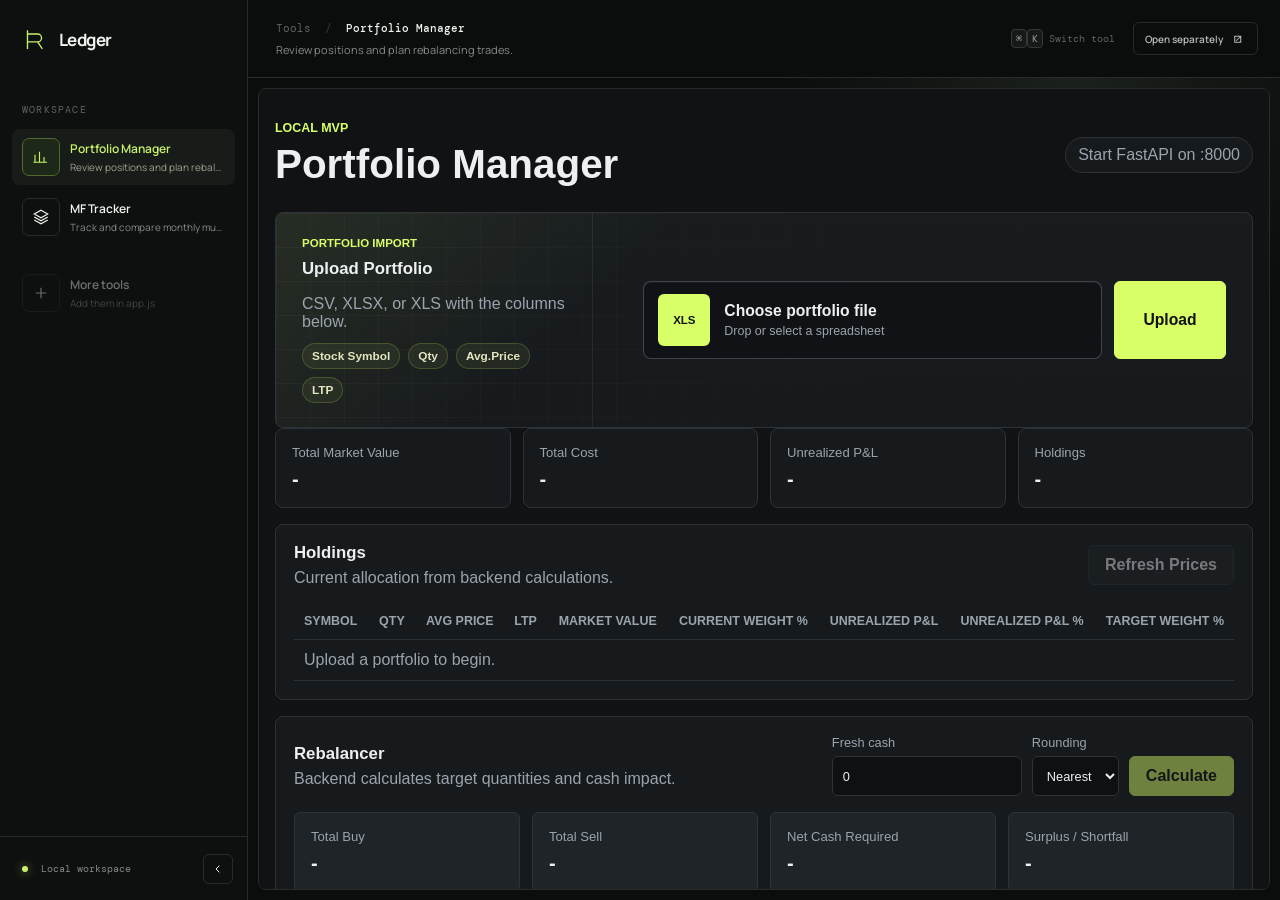
==== index.html @ fbb7d20d "feat: add shared Ledger workspace for investment tools" ====
<!doctype html>
<html lang="en">
  <head>
    <meta charset="utf-8" />
    <meta name="viewport" content="width=device-width, initial-scale=1" />
    <meta name="theme-color" content="#0b0d0c" />
    <title>Ledger — Investment tools</title>
    <link rel="stylesheet" href="./styles.css" />
  </head>
  <body>
    <div class="app-shell">
      <aside class="sidebar" aria-label="Investment tools">
        <a class="brand" href="#portfolio" aria-label="Ledger home">
          <svg viewBox="0 0 32 32" aria-hidden="true">
            <path d="M7 4v24M7 9h13a5 5 0 0 1 0 10H7m13 0 6 9" />
          </svg>
          <span>Ledger</span>
        </a>

        <nav class="tool-nav" id="toolNav" aria-label="Tools"></nav>

        <div class="sidebar-footer">
          <span class="local-mark"><i></i> Local workspace</span>
          <button class="collapse-button" id="collapseButton" type="button" aria-label="Collapse sidebar" aria-expanded="true">
            <svg viewBox="0 0 24 24" aria-hidden="true"><path d="m14 7-5 5 5 5" /></svg>
          </button>
        </div>
      </aside>

      <main class="workspace">
        <header class="topbar">
          <div>
            <p class="breadcrumb">Tools <span>/</span> <strong id="activeToolName">Portfolio Manager</strong></p>
            <p class="tool-description" id="activeToolDescription">Review positions and plan rebalancing trades.</p>
          </div>
          <div class="topbar-actions">
            <span class="shortcut"><kbd>⌘</kbd><kbd>K</kbd> Switch tool</span>
            <a class="open-button" id="openButton" href="./portfolio-manager/frontend/" target="_blank" rel="noreferrer">
              Open separately
              <svg viewBox="0 0 20 20" aria-hidden="true"><path d="M7 13 13 7m-5 0h5v5M13 11v4H5V7h4" /></svg>
            </a>
          </div>
        </header>

        <section class="stage" aria-live="polite">
          <div class="loader" id="loader"><span></span><p>Opening tool…</p></div>
          <iframe id="toolFrame" title="Portfolio Manager" src="./portfolio-manager/frontend/"></iframe>
        </section>
      </main>
    </div>

    <dialog class="command-menu" id="commandMenu">
      <div class="command-head">
        <svg viewBox="0 0 24 24" aria-hidden="true"><circle cx="11" cy="11" r="6" /><path d="m16 16 4 4" /></svg>
        <input id="commandSearch" type="search" placeholder="Switch tools…" autocomplete="off" />
        <kbd>Esc</kbd>
      </div>
      <div class="command-results" id="commandResults"></div>
    </dialog>

    <script src="./app.js"></script>
  </body>
</html>
---- styles.css ----
@import url("https://fonts.googleapis.com/css2?family=DM+Mono:wght@400;500&family=Manrope:wght@400;500;600;700&display=swap");

:root {
  --ink: #f0f2ed;
  --muted: #858b84;
  --line: #282c29;
  --black: #0b0d0c;
  --panel: #111412;
  --raised: #181c19;
  --acid: #c8f36a;
}

* { box-sizing: border-box; }

html, body { height: 100%; }

body {
  margin: 0;
  overflow: hidden;
  background: var(--black);
  color: var(--ink);
  font-family: "Manrope", sans-serif;
}

button, input { font: inherit; }
button { color: inherit; }

.app-shell {
  display: grid;
  grid-template-columns: 248px minmax(0, 1fr);
  height: 100%;
  transition: grid-template-columns 240ms cubic-bezier(.2,.8,.2,1);
}

.sidebar {
  position: relative;
  z-index: 2;
  display: flex;
  min-width: 0;
  flex-direction: column;
  border-right: 1px solid var(--line);
  background: #0e100f;
  overflow: hidden;
}

.brand {
  display: flex;
  height: 78px;
  align-items: center;
  gap: 12px;
  padding: 0 22px;
  color: var(--ink);
  text-decoration: none;
  font-size: 17px;
  font-weight: 700;
  letter-spacing: -0.03em;
  white-space: nowrap;
}

.brand svg { width: 25px; stroke: var(--acid); stroke-width: 1.7; fill: none; }

.tool-nav { flex: 1; padding: 25px 12px; }
.nav-label {
  margin: 0 10px 13px;
  color: #5e645e;
  font-family: "DM Mono", monospace;
  font-size: 10px;
  letter-spacing: .12em;
  text-transform: uppercase;
}

.tool-link, .command-item {
  display: grid;
  width: 100%;
  grid-template-columns: 38px minmax(0, 1fr);
  align-items: center;
  gap: 10px;
  border: 0;
  border-radius: 8px;
  padding: 9px 10px;
  background: transparent;
  text-align: left;
  cursor: pointer;
  transition: background 140ms ease, color 140ms ease;
}

.tool-link + .tool-link { margin-top: 4px; }
.tool-link > svg, .command-item > svg {
  width: 38px;
  height: 38px;
  border: 1px solid var(--line);
  border-radius: 7px;
  padding: 9px;
  stroke: currentColor;
  stroke-width: 1.5;
  fill: none;
}

.tool-link span, .command-item span { min-width: 0; white-space: nowrap; }
.tool-link strong, .tool-link small, .command-item strong, .command-item small { display: block; overflow: hidden; text-overflow: ellipsis; }
.tool-link strong, .command-item strong { font-size: 12px; font-weight: 600; }
.tool-link small, .command-item small { margin-top: 3px; color: var(--muted); font-size: 10px; }
.tool-link:hover { background: #151815; }
.tool-link.active { background: var(--raised); color: var(--acid); }
.tool-link.active > svg { border-color: #53682d; background: #1e2818; }
.tool-link.active small { color: #9da38f; }
.future-tool { margin-top: 20px !important; opacity: .42; cursor: default; }

.sidebar-footer {
  display: flex;
  height: 64px;
  align-items: center;
  justify-content: space-between;
  border-top: 1px solid var(--line);
  padding: 0 14px 0 22px;
  white-space: nowrap;
}
.local-mark { color: var(--muted); font: 10px "DM Mono", monospace; }
.local-mark i { display: inline-block; width: 6px; height: 6px; margin-right: 7px; border-radius: 50%; background: var(--acid); box-shadow: 0 0 10px #c8f36a99; }
.collapse-button { display: grid; width: 30px; height: 30px; place-items: center; border: 1px solid var(--line); border-radius: 6px; background: transparent; cursor: pointer; }
.collapse-button:hover { background: var(--raised); }
.collapse-button svg { width: 16px; fill: none; stroke: currentColor; stroke-width: 1.5; }

.workspace { display: grid; min-width: 0; grid-template-rows: 78px minmax(0, 1fr); background: var(--black); }
.topbar { display: flex; align-items: center; justify-content: space-between; gap: 20px; border-bottom: 1px solid var(--line); padding: 0 22px 0 28px; }
.breadcrumb { margin: 0; color: #5f655f; font: 11px "DM Mono", monospace; }
.breadcrumb span { margin: 0 7px; color: #363a37; }
.breadcrumb strong { color: var(--ink); font-weight: 500; }
.tool-description { margin: 7px 0 0; color: var(--muted); font-size: 11px; }
.topbar-actions { display: flex; align-items: center; gap: 18px; }
.shortcut { color: #5f655f; font: 10px "DM Mono", monospace; }
kbd { border: 1px solid #343935; border-radius: 4px; padding: 2px 4px; background: #161917; color: #9a9f9a; font: inherit; }
.open-button { display: flex; align-items: center; gap: 8px; border: 1px solid var(--line); border-radius: 6px; padding: 8px 11px; color: #b7bcb6; text-decoration: none; font-size: 10px; font-weight: 600; }
.open-button:hover { border-color: #4a504b; color: var(--ink); }
.open-button svg { width: 15px; fill: none; stroke: currentColor; stroke-width: 1.4; }

.stage { position: relative; min-height: 0; padding: 10px; background: radial-gradient(circle at 80% 0%, #1b211c 0, transparent 25%); }
.stage iframe { display: block; width: 100%; height: 100%; border: 1px solid var(--line); border-radius: 8px; background: #101214; opacity: 0; transition: opacity 180ms ease; }
.stage iframe.ready { opacity: 1; }
.loader { position: absolute; inset: 0; z-index: 1; display: grid; place-content: center; justify-items: center; background: var(--black); color: var(--muted); font: 10px "DM Mono", monospace; }
.loader.hidden { display: none; }
.loader span { width: 24px; height: 24px; border: 1px solid #303530; border-top-color: var(--acid); border-radius: 50%; animation: spin 700ms linear infinite; }
.loader p { margin: 12px 0 0; }
@keyframes spin { to { transform: rotate(360deg); } }

.collapsed { grid-template-columns: 72px minmax(0, 1fr); }
.collapsed .brand { padding: 0 23px; }
.collapsed .brand span, .collapsed .nav-label, .collapsed .tool-link span, .collapsed .local-mark { opacity: 0; pointer-events: none; }
.collapsed .tool-nav { padding-inline: 11px; }
.collapsed .tool-link { grid-template-columns: 38px; padding-inline: 6px; }
.collapsed .sidebar-footer { justify-content: center; padding: 0; }
.collapsed .collapse-button svg { transform: rotate(180deg); }

.command-menu { width: min(520px, calc(100% - 32px)); border: 1px solid #343934; border-radius: 10px; padding: 0; background: #111412; color: var(--ink); box-shadow: 0 30px 100px #000c; }
.command-menu::backdrop { background: #050605b8; backdrop-filter: blur(3px); }
.command-head { display: grid; grid-template-columns: 24px 1fr auto; align-items: center; gap: 10px; border-bottom: 1px solid var(--line); padding: 13px 15px; }
.command-head svg { width: 20px; fill: none; stroke: var(--muted); stroke-width: 1.5; }
.command-head input { border: 0; outline: 0; background: transparent; color: var(--ink); font-size: 14px; }
.command-results { padding: 8px; }
.command-item:hover { background: var(--raised); }

@media (max-width: 760px) {
  .app-shell, .app-shell.collapsed { grid-template-columns: 64px minmax(0, 1fr); }
  .brand { padding: 0 19px; }
  .brand span, .nav-label, .tool-link span, .local-mark, .collapse-button, .shortcut, .tool-description { display: none; }
  .tool-nav { padding-inline: 7px; }
  .tool-link { grid-template-columns: 38px; padding-inline: 6px; }
  .sidebar-footer { justify-content: center; padding: 0; }
  .topbar { padding-inline: 16px 10px; }
  .open-button { width: 34px; overflow: hidden; white-space: nowrap; padding: 8px; color: transparent; gap: 20px; }
  .open-button svg { min-width: 16px; color: var(--ink); }
  .stage { padding: 6px; }
}

@media (prefers-reduced-motion: reduce) {
  *, *::before, *::after { scroll-behavior: auto !important; animation-duration: .01ms !important; transition-duration: .01ms !important; }
}
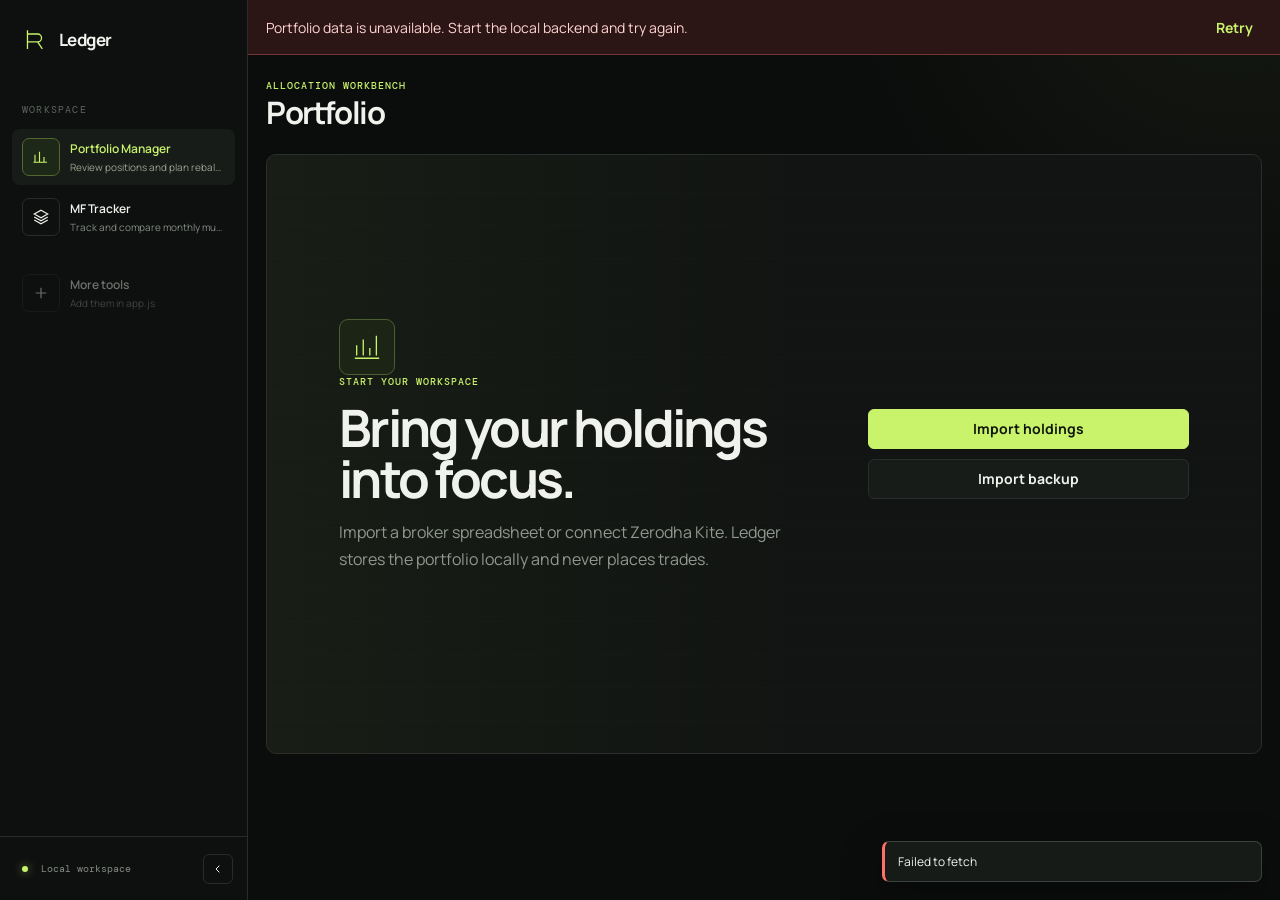
==== commit b2b3aa0a: "chore: update project implementation and configuration" ====
--- a/index.html
+++ b/index.html
@@ -5,7 +5,7 @@
     <meta name="viewport" content="width=device-width, initial-scale=1" />
     <meta name="theme-color" content="#0b0d0c" />
     <title>Ledger — Investment tools</title>
-    <link rel="stylesheet" href="./styles.css" />
+    <link rel="stylesheet" href="./styles.css?v=20260719-ui5" />
   </head>
   <body>
     <div class="app-shell">
@@ -28,23 +28,9 @@
       </aside>
 
       <main class="workspace">
-        <header class="topbar">
-          <div>
-            <p class="breadcrumb">Tools <span>/</span> <strong id="activeToolName">Portfolio Manager</strong></p>
-            <p class="tool-description" id="activeToolDescription">Review positions and plan rebalancing trades.</p>
-          </div>
-          <div class="topbar-actions">
-            <span class="shortcut"><kbd>⌘</kbd><kbd>K</kbd> Switch tool</span>
-            <a class="open-button" id="openButton" href="./portfolio-manager/frontend/" target="_blank" rel="noreferrer">
-              Open separately
-              <svg viewBox="0 0 20 20" aria-hidden="true"><path d="M7 13 13 7m-5 0h5v5M13 11v4H5V7h4" /></svg>
-            </a>
-          </div>
-        </header>
-
         <section class="stage" aria-live="polite">
           <div class="loader" id="loader"><span></span><p>Opening tool…</p></div>
-          <iframe id="toolFrame" title="Portfolio Manager" src="./portfolio-manager/frontend/"></iframe>
+          <iframe id="toolFrame" title="Portfolio Manager" src="./portfolio-manager/frontend/?v=20260719-ui5"></iframe>
         </section>
       </main>
     </div>
@@ -56,8 +42,15 @@
         <kbd>Esc</kbd>
       </div>
       <div class="command-results" id="commandResults"></div>
+      <div class="command-footer">
+        <span><kbd>↑</kbd><kbd>↓</kbd> Navigate</span>
+        <a id="openButton" href="./portfolio-manager/frontend/" target="_blank" rel="noreferrer">
+          Open current tool separately
+          <svg viewBox="0 0 20 20" aria-hidden="true"><path d="M7 13 13 7m-5 0h5v5M13 11v4H5V7h4" /></svg>
+        </a>
+      </div>
     </dialog>
 
-    <script src="./app.js"></script>
+    <script src="./app.js?v=20260719-ui5"></script>
   </body>
 </html>
--- a/styles.css
+++ b/styles.css
@@ -121,21 +121,11 @@
 .collapse-button:hover { background: var(--raised); }
 .collapse-button svg { width: 16px; fill: none; stroke: currentColor; stroke-width: 1.5; }
 
-.workspace { display: grid; min-width: 0; grid-template-rows: 78px minmax(0, 1fr); background: var(--black); }
-.topbar { display: flex; align-items: center; justify-content: space-between; gap: 20px; border-bottom: 1px solid var(--line); padding: 0 22px 0 28px; }
-.breadcrumb { margin: 0; color: #5f655f; font: 11px "DM Mono", monospace; }
-.breadcrumb span { margin: 0 7px; color: #363a37; }
-.breadcrumb strong { color: var(--ink); font-weight: 500; }
-.tool-description { margin: 7px 0 0; color: var(--muted); font-size: 11px; }
-.topbar-actions { display: flex; align-items: center; gap: 18px; }
-.shortcut { color: #5f655f; font: 10px "DM Mono", monospace; }
+.workspace { min-width: 0; min-height: 0; background: var(--black); }
 kbd { border: 1px solid #343935; border-radius: 4px; padding: 2px 4px; background: #161917; color: #9a9f9a; font: inherit; }
-.open-button { display: flex; align-items: center; gap: 8px; border: 1px solid var(--line); border-radius: 6px; padding: 8px 11px; color: #b7bcb6; text-decoration: none; font-size: 10px; font-weight: 600; }
-.open-button:hover { border-color: #4a504b; color: var(--ink); }
-.open-button svg { width: 15px; fill: none; stroke: currentColor; stroke-width: 1.4; }
 
-.stage { position: relative; min-height: 0; padding: 10px; background: radial-gradient(circle at 80% 0%, #1b211c 0, transparent 25%); }
-.stage iframe { display: block; width: 100%; height: 100%; border: 1px solid var(--line); border-radius: 8px; background: #101214; opacity: 0; transition: opacity 180ms ease; }
+.stage { position: relative; height: 100%; min-height: 0; background: var(--black); }
+.stage iframe { display: block; width: 100%; height: 100%; border: 0; background: #101214; opacity: 0; transition: opacity 180ms ease; }
 .stage iframe.ready { opacity: 1; }
 .loader { position: absolute; inset: 0; z-index: 1; display: grid; place-content: center; justify-items: center; background: var(--black); color: var(--muted); font: 10px "DM Mono", monospace; }
 .loader.hidden { display: none; }
@@ -158,18 +148,25 @@
 .command-head input { border: 0; outline: 0; background: transparent; color: var(--ink); font-size: 14px; }
 .command-results { padding: 8px; }
 .command-item:hover { background: var(--raised); }
+.command-footer { display: flex; align-items: center; justify-content: space-between; gap: 16px; border-top: 1px solid var(--line); padding: 11px 14px; color: #707670; font: 10px "DM Mono", monospace; }
+.command-footer span { display: flex; align-items: center; gap: 4px; }
+.command-footer a { display: inline-flex; align-items: center; gap: 7px; color: #aeb4ad; text-decoration: none; }
+.command-footer a:hover { color: var(--acid); }
+.command-footer svg { width: 14px; fill: none; stroke: currentColor; stroke-width: 1.5; }
 
 @media (max-width: 760px) {
-  .app-shell, .app-shell.collapsed { grid-template-columns: 64px minmax(0, 1fr); }
-  .brand { padding: 0 19px; }
-  .brand span, .nav-label, .tool-link span, .local-mark, .collapse-button, .shortcut, .tool-description { display: none; }
-  .tool-nav { padding-inline: 7px; }
-  .tool-link { grid-template-columns: 38px; padding-inline: 6px; }
-  .sidebar-footer { justify-content: center; padding: 0; }
-  .topbar { padding-inline: 16px 10px; }
-  .open-button { width: 34px; overflow: hidden; white-space: nowrap; padding: 8px; color: transparent; gap: 20px; }
-  .open-button svg { min-width: 16px; color: var(--ink); }
-  .stage { padding: 6px; }
+  .app-shell, .app-shell.collapsed { grid-template-columns: minmax(0, 1fr); grid-template-rows: minmax(0, 1fr) 66px; }
+  .workspace { grid-row: 1; }
+  .sidebar { grid-row: 2; flex-direction: row; border-top: 1px solid var(--line); border-right: 0; }
+  .brand, .sidebar-footer, .nav-label, .future-tool { display: none; }
+  .tool-nav { display: grid; width: 100%; grid-template-columns: repeat(2, minmax(0, 1fr)); padding: 6px 10px; }
+  .tool-link, .collapsed .tool-link { display: flex; justify-content: center; gap: 8px; margin: 0 !important; padding: 5px 8px; }
+  .tool-link > svg, .command-item > svg { width: 32px; height: 32px; padding: 7px; }
+  .tool-link span, .collapsed .tool-link span { display: block; opacity: 1; }
+  .tool-link strong { font-size: 11px; }
+  .tool-link small { display: none; }
+  .command-footer > span { display: none; }
+  .command-footer { justify-content: flex-end; }
 }
 
 @media (prefers-reduced-motion: reduce) {
